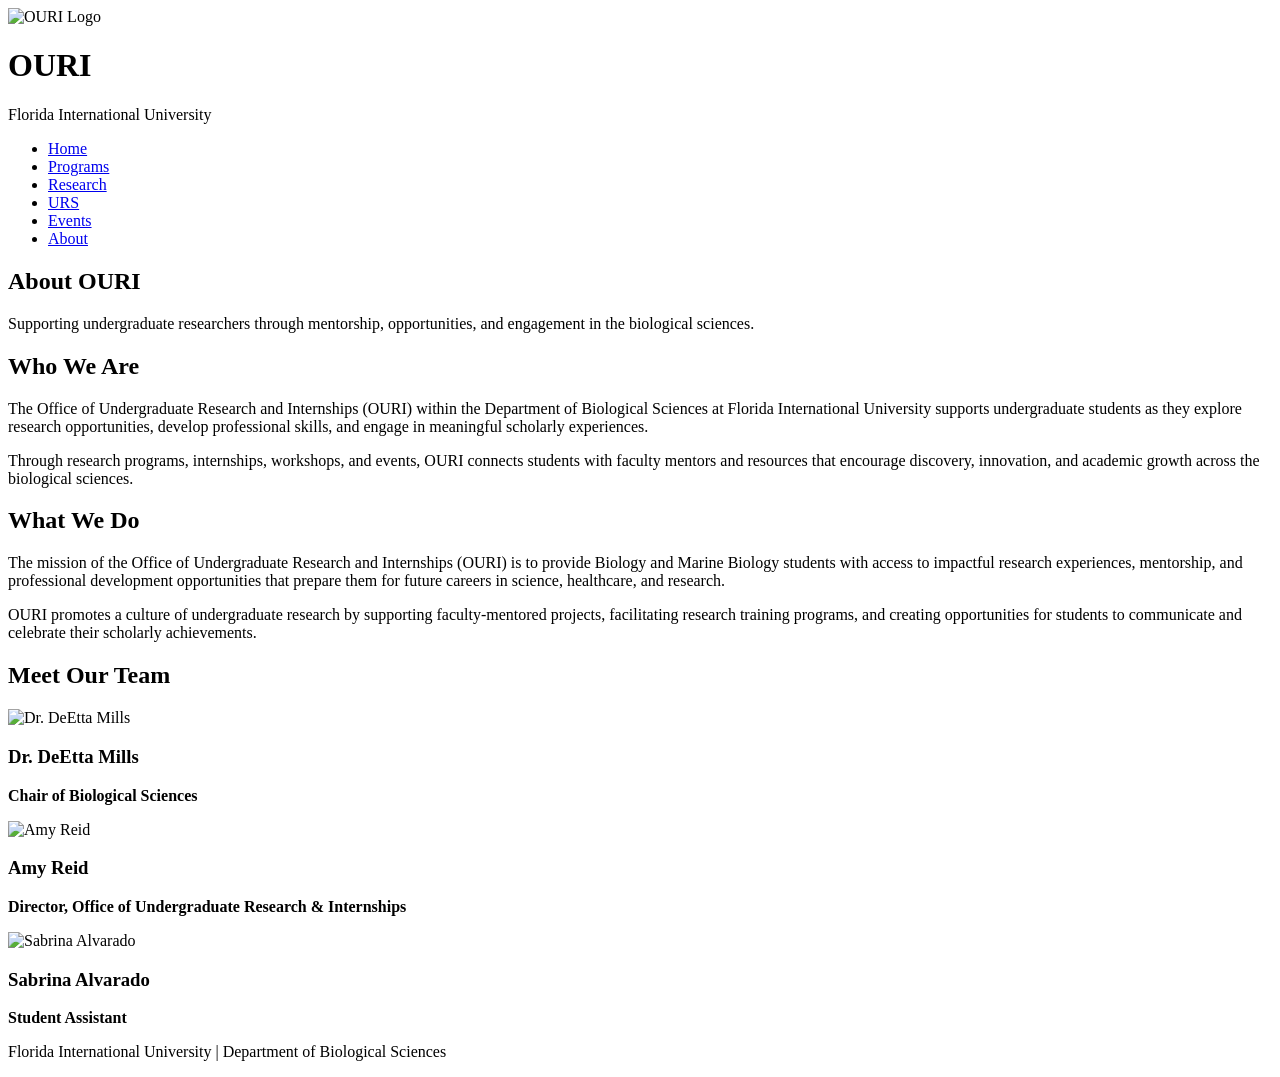
==== about.html @ b422a708 "Add files via upload" ====
<!DOCTYPE html>
<html lang="en">
<head>
    <meta charset="UTF-8">
    <title>About | OURI</title>

    <link rel="stylesheet" href="css/style.css">
    <link href="https://fonts.googleapis.com/css2?family=Montserrat:wght@400;600;700&family=Open+Sans:wght@400;600&display=swap" rel="stylesheet">
</head>

<body>

<header>
    <div class="container header-container">

        <div class="logo-section">
            <img src="images/OURI Logo.png" alt="OURI Logo">
            <div>
                <h1>OURI</h1>
                <p>Florida International University</p>
            </div>
        </div>

        <nav>
            <ul>
                <li><a href="index.html">Home</a></li>
                <li><a href="programs.html">Programs</a></li>
                <li><a href="research.html">Research</a></li>
                <li><a href="urs.html">URS</a></li>
                <li><a href="events.html">Events</a></li>
                <li><a href="about.html" class="active">About</a></li>
            </ul>
        </nav>

    </div>
</header>

<section class="events-hero">
    <div class="container">
        <h1>About OURI</h1>
        <p>
            Supporting undergraduate researchers through mentorship,
            opportunities, and engagement in the biological sciences.
        </p>
    </div>
</section>

<section class="about-section">
    <div class="container">

        <h2>Who We Are</h2>

        <p>
            The Office of Undergraduate Research and Internships (OURI) within the
            Department of Biological Sciences at Florida International University
            supports undergraduate students as they explore research opportunities,
            develop professional skills, and engage in meaningful scholarly
            experiences.
        </p>

        <p>
            Through research programs, internships, workshops, and events, OURI
            connects students with faculty mentors and resources that encourage
            discovery, innovation, and academic growth across the biological sciences.
        </p>

    </div>
</section>

<section class="about-section">
    <div class="container">

        <h2>What We Do</h2>

        <div class="mission-box">

            <p>
                The mission of the Office of Undergraduate Research and Internships
                (OURI) is to provide Biology and Marine Biology students with access
                to impactful research experiences, mentorship, and professional
                development opportunities that prepare them for future careers in
                science, healthcare, and research.
            </p>

            <p>
                OURI promotes a culture of undergraduate research by supporting
                faculty-mentored projects, facilitating research training programs,
                and creating opportunities for students to communicate and celebrate
                their scholarly achievements.
            </p>

        </div>

    </div>
</section>

<section class="about-section">
    <div class="container">

        <h2>Meet Our Team</h2>

        <div class="staff-grid">


            <div class="staff-card">
                <img src="images/mills.png" alt="Dr. DeEtta Mills">

                <h3>Dr. DeEtta Mills</h3>

                <p><strong>Chair of Biological Sciences</strong></p>

                <!--<p>
                    Dr. DeEtta Mills provides leadership and support for advancing
                    undergraduate research opportunities within the Department of
                    Biological Sciences.
                </p> -->

            </div>

            <div class="staff-card">

                <img src="images/amy-reid.png" alt="Amy Reid">

                <h3>Amy Reid</h3>

                <p><strong>Director, Office of Undergraduate Research & Internships</strong></p>

                <!--<p>
                    Amy Reid oversees OURI programs and initiatives, supporting
                    students through research experiences, professional development,
                    and engagement opportunities.
                </p>-->

            </div>

            <div class="staff-card">

                <img src="images/alvarado.png" alt="Sabrina Alvarado">

                <h3>Sabrina Alvarado</h3>

                <p><strong>Student Assistant</strong></p>

                <!--<p>
                    Sabrina supports OURI operations, event coordination,
                    communications, and student engagement initiatives.
                </p>-->

            </div>


        </div>

    </div>
</section>

<footer>
    <div class="container">
        <p>Florida International University | Department of Biological Sciences</p>
    </div>
</footer>


</body>
</html>
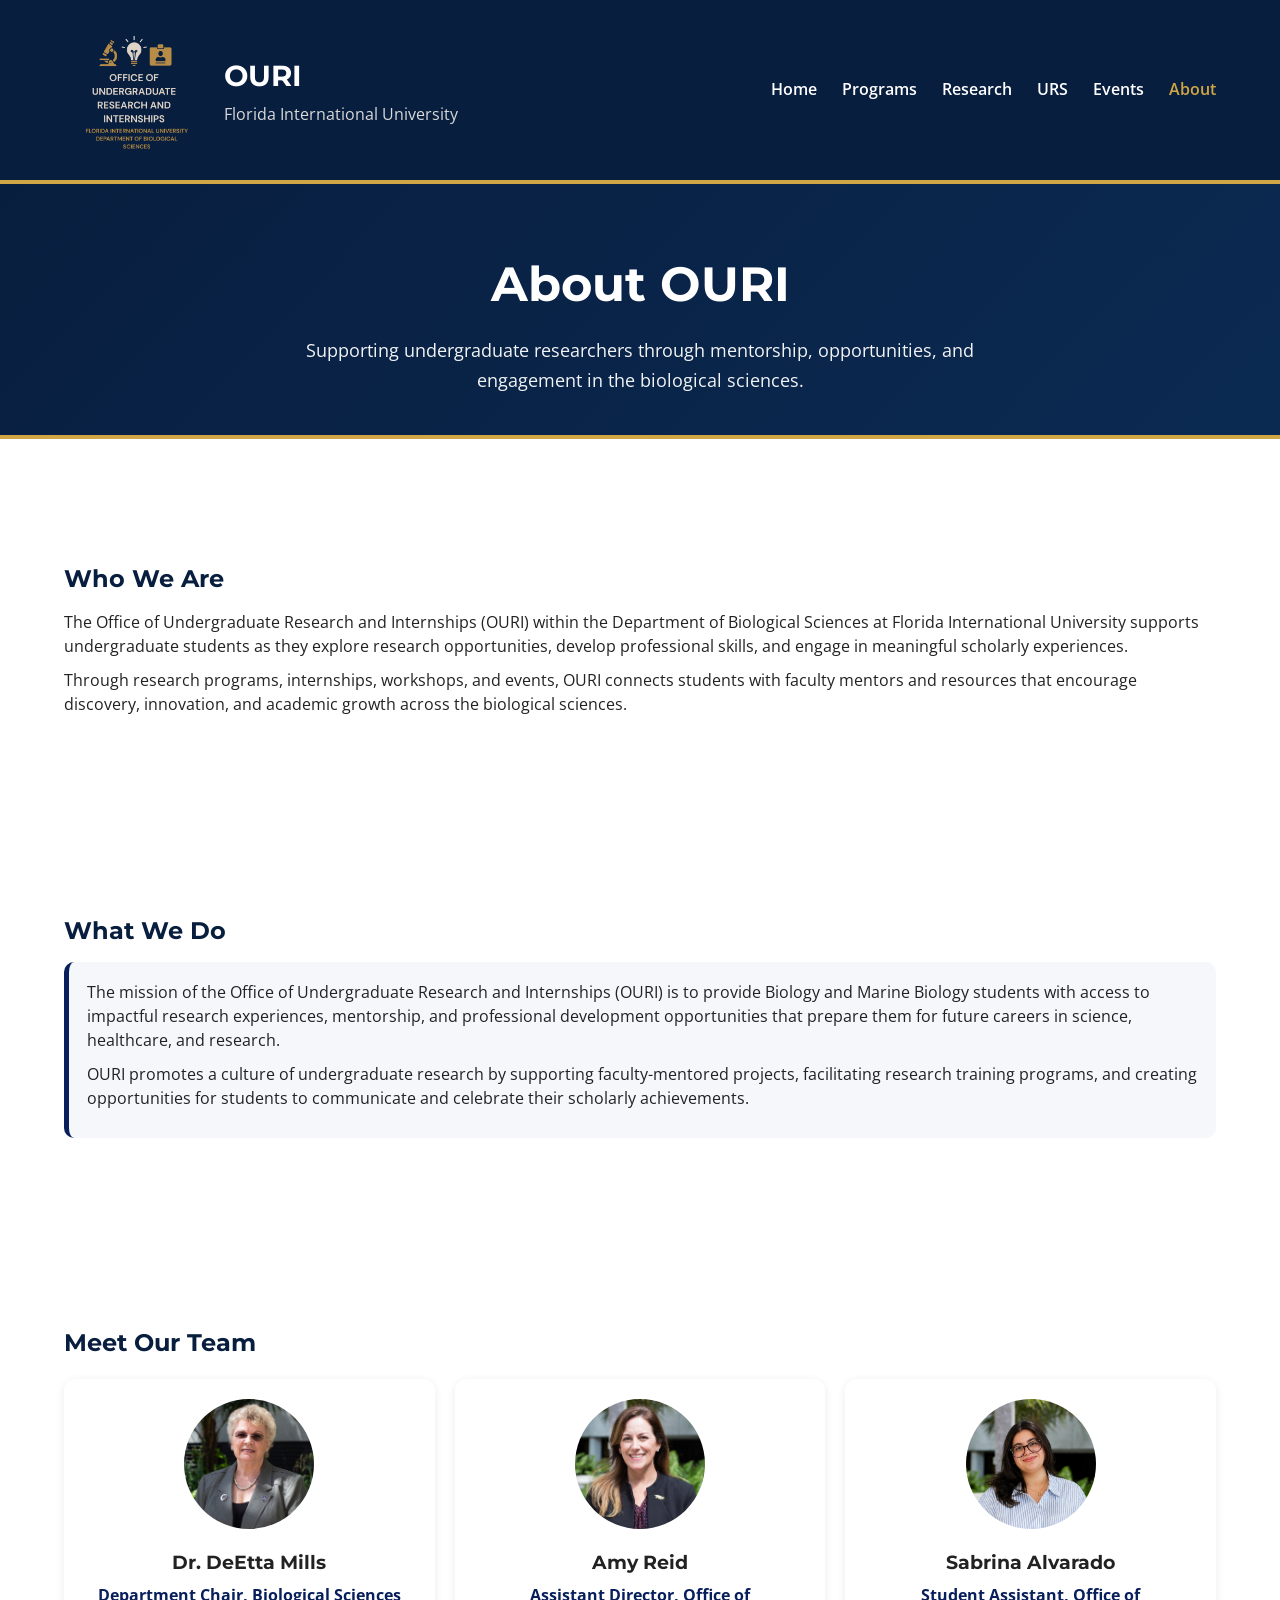
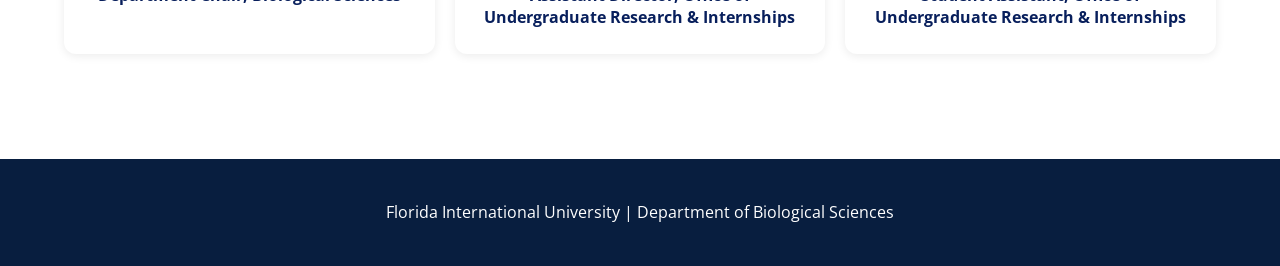
==== commit fcb091f0: "Update about.html" ====
--- a/about.html
+++ b/about.html
@@ -107,7 +107,7 @@
 
                 <h3>Dr. DeEtta Mills</h3>
 
-                <p><strong>Chair of Biological Sciences</strong></p>
+                <p><strong>Department Chair, Biological Sciences</strong></p>
 
                 <!--<p>
                     Dr. DeEtta Mills provides leadership and support for advancing
@@ -123,7 +123,7 @@
 
                 <h3>Amy Reid</h3>
 
-                <p><strong>Director, Office of Undergraduate Research & Internships</strong></p>
+                <p><strong>Assistant Director, Office of Undergraduate Research & Internships</strong></p>
 
                 <!--<p>
                     Amy Reid oversees OURI programs and initiatives, supporting
@@ -139,7 +139,7 @@
 
                 <h3>Sabrina Alvarado</h3>
 
-                <p><strong>Student Assistant</strong></p>
+                <p><strong>Student Assistant, Office of Undergraduate Research & Internships</strong></p>
 
                 <!--<p>
                     Sabrina supports OURI operations, event coordination,
@@ -162,4 +162,4 @@
 
 
 </body>
-</html>+</html>
--- a/css/style.css
+++ b/css/style.css
@@ -0,0 +1,942 @@
+:root{
+    --fiu-blue:#081E3F;
+    --fiu-gold:#D1A644;
+    --light:#F7F8FA;
+    --text:#222;
+}
+
+*{
+    margin:0;
+    padding:0;
+    box-sizing:border-box;
+}
+
+body{
+    font-family:'Open Sans',sans-serif;
+    color:var(--text);
+    line-height:1.7;
+
+    margin: 0;
+    padding: 0;
+}
+
+.container{
+    width:90%;
+    max-width:1200px;
+    margin:auto;
+}
+
+header{
+    background:#081E3F;
+    border-bottom:4px solid #D1A644;
+    position:sticky;
+    top:0;
+    z-index:100;
+}
+
+.header-container{
+    display:flex;
+    justify-content:space-between;
+    align-items:center;
+    padding:20px 0;
+}
+
+.logo-section{
+    display:flex;
+    align-items:center;
+    gap:20px;
+}
+
+.logo-section img{
+    width:140px;
+    max-width: 25vw;
+    height: auto;
+}
+
+.logo-section h1{
+    font-family:'Montserrat',sans-serif;
+    color:white;
+    font-size:1.8rem;
+}
+
+.logo-section p{
+    color:#d9d9d9;
+}
+
+nav ul{
+    list-style:none;
+    display:flex;
+    gap:25px;
+}
+
+nav a{
+    text-decoration:none;
+    color:white;
+    text-decoration:none;
+    font-weight:600;
+}
+
+nav a:hover{
+    color:#D1A644;
+}
+
+nav a.active{
+    color: var(--fiu-gold);
+}
+
+.hero{
+    position:relative;
+    height:75vh;
+    overflow:hidden;
+}
+
+.slides{
+    position:absolute;
+
+    top: 0;
+    left: 0;
+
+    width:100%;
+    height:100%;
+}
+
+.slide{
+    position:absolute;
+
+    top: 0;
+    left: 0;
+
+    width:100%;
+    height:100%;
+
+    opacity:0;
+    transition:opacity 1s ease-in-out;
+
+    background-size:cover;
+    background-position:center;
+    background-repeat: no-repeat;
+}
+
+.slide.active{
+    opacity:1;
+}
+
+.slide:nth-child(1){
+    background-image:url('../images/hero1.jpg')
+}
+
+.slide:nth-child(2){
+    background-image:url('../images/hero2.jpg')
+}
+
+.slide:nth-child(3){
+    background-image:url('../images/hero3.JPG')
+}
+
+.slide:nth-child(4){
+    background-image:url('../images/hero4.JPG')
+}
+
+.slide:nth-child(5){
+    background-image:url('../images/hero5.jpg')
+}
+
+.hero-overlay{
+    position:relative;
+    z-index:2;
+
+    width:100%;
+    height:100%;
+
+    display:flex;
+    justify-content:flex-start;
+    align-items:flex-end;
+
+    padding: 70px 60px;
+}
+
+.hero-content{
+    text-align: left;
+    max-width: 520px;
+
+    color: white;
+
+    padding: 18px 22px;
+    border-radius: 6px;
+}
+
+.hero-content h2{
+    font-size:2.2rem;
+    font-family:'Montserrat',sans-serif;
+    margin-bottom:12px;
+    line-height: 1.2;
+}
+
+.hero-content p{
+    font-size:1rem;
+    margin-bottom:20px;
+    line-height: 1.5;
+    opacity: 0.95;
+}
+
+.hero-buttons{
+    display:flex;
+    justify-content:flex-start;
+    gap:12px;
+}
+
+.btn-primary,
+.btn-secondary{
+    background: transparent;
+    color: #081E3F;
+    border: 2px solid #081E3F;
+
+    font-weight: 700;
+    text-decoration: none;
+    padding: 14px 28px;
+    border-radius: 6px;
+    display: inline-block;
+
+    transition: all 0.2s ease;
+    font-family: 'Open Sans', sans-serif;
+}
+
+.btn-primary:hover,
+.btn-secondary:hover{
+    background: #081E3F;
+    color: white;
+    transform: translateY(-2px);
+    box-shadow: 0 6px 15px rgba(0,0,0,0.15);
+}
+
+
+section{
+    padding:80px 0;
+}
+
+.intro{
+    padding: 100px 0 80px;
+    background: white;
+    text-align: center;
+}
+
+.intro h2{
+    font-family: 'Montserrat', sans-serif;
+    font-size: 2.4rem;
+    color: #081E3F;
+    margin-bottom: 20px;
+}
+
+.intro p{
+    max-width: 800px;
+    margin: 0 auto 40px;
+    font-size: 1.1rem;
+    line-height:1.6;
+    color: var(--text);
+}
+
+.intro-buttons{
+    display: flex;
+    justify-content: center;
+    gap: 16px;
+    margin-top: 10px;
+}
+
+.mission{
+    background:white;
+    text-align: center;
+    padding-top: 40px;
+    padding-bottom: 80px;
+}
+
+.mission h2{
+    color:var(--fiu-blue);
+    margin-bottom:20px;
+    font-family:'Montserrat',sans-serif;
+}
+
+.mission p{
+    max-width: 800px;
+    margin: 0 auto 20px;
+    font-size: 1.1rem;
+    line-height: 1.6;
+    color: var(--text);
+}
+
+.features{
+    background:var(--light);
+}
+
+.features h2{
+    text-align:center;
+    margin-bottom:50px;
+    color:var(--fiu-blue);
+    font-family:'Montserrat',sans-serif;
+}
+
+.card-grid{
+    display:grid;
+    grid-template-columns:repeat(3,1fr);
+    gap:30px;
+}
+
+.card{
+    background:white;
+    padding:35px;
+    border-radius:8px;
+    border-top:5px solid #D1A644;
+    box-shadow:0 5px 15px rgba(0,0,0,.1);
+
+    text-align:center;
+}
+
+.card h3{
+    color:var(--fiu-blue);
+    margin-bottom:15px;
+    text-align:center;
+}
+
+.card a{
+    color:var(--fiu-blue);
+    font-weight:700;
+    text-decoration:none;
+}
+
+footer{
+    background:var(--fiu-blue);
+    color:white;
+    text-align:center;
+    padding:40px 0;
+}
+
+.instagram-link{
+    display:inline-block;
+    margin-top:15px;
+
+    color:white;
+    text-decoration:none;
+    font-weight:600;
+
+    transition:all 0.2s ease;
+}
+
+.instagram-link:hover{
+    color:var(--fiu-gold);
+}
+
+.news-section{
+    padding: 60px 20px;
+    background-color: #f8f9fa;
+}
+
+.section-title{
+    text-align: center;
+    font-size: 2rem;
+    margin-bottom: 30px;
+    font-weight: 700;
+}
+
+.news-grid{
+    display: grid;
+    grid-template-columns: repeat(2, 1fr);
+    gap: 24px;
+    max-width: 900px;
+    margin: 0 auto;
+}
+
+.news-card{
+    background: #ffffff;
+    padding: 24px;
+    border-radius: 12px;
+    box-shadow: 0 4px 12px rgba(0,0,0,0.08);
+    display: flex;
+    flex-direction: column;
+    justify-content: space-between;
+    min-height: 200px;
+    text-align: center;
+}
+
+.news-card h3 {
+    font-size: 1.25rem;
+    margin-bottom: 10px;
+    font-weight: 600;
+}
+
+.news-card p {
+    flex-grow: 1;
+    font-size: 0.95rem;
+    color: #555;
+    margin-bottom:15px;
+}
+
+.news-button {
+    display: inline-block;
+    margin-top: 15px;
+    padding: 10px 16px;
+    background-color: #081E3F;
+    color:white;
+    border-radius: 6px;
+    text-decoration: none;
+    font-weight: 500;
+    transition: 0.2s ease;
+}
+
+.news-button:hover {
+    background-color: #081E3F;
+}
+
+.programs{
+    padding:100px 0;
+    background:white;
+}
+
+.programs h2{
+    text-align:center;
+    color:var(--fiu-blue);
+    font-family:'Montserrat', sans-serif;
+    font-size:2.5rem;
+    margin-bottom:50px;
+}
+
+.program-list{
+    max-width:1100px;
+    margin: 50px auto 0;
+}
+
+.program-tile{
+    display:flex;
+    justify-content:space-between;
+    align-items:center;
+
+    width:100%;
+
+    padding:40px;
+
+    margin-bottom:30px;
+
+    background:white;
+
+    border-left:6px solid var(--fiu-gold);
+    border-radius:8px;
+
+    box-shadow:0 5px 15px rgba(0,0,0,.08);
+
+    text-decoration:none;
+    color:inherit;
+
+    transition:all .25s ease;
+
+    min-height: 180px;
+}
+
+.program-tile > div{
+    flex:1;
+}
+
+.program-tile:hover{
+    transform:translateY(-4px);
+
+    box-shadow:0 10px 25px rgba(0,0,0,.12);
+
+    border-left-width:10px;
+}
+
+.program-tile h3{
+    color:var(--fiu-blue);
+    font-family:'Montserrat',sans-serif;
+    margin-bottom:12px;
+    font-size:1.8rem;
+}
+
+.program-tile p{
+    color:#555;
+    line-height:1.7;
+    font-size:1rem;
+    margin:0;
+    max-width:800px;
+}
+
+.program-arrow{
+    font-size:2rem;
+    color:var(--fiu-blue);
+    font-weight:bold;
+    margin-left:40px;
+
+    flex-shrink:0;
+}
+
+.research-hero{
+    background: var(--fiu-blue);
+    color: white;
+    text-align: center;
+    padding: 100px 0;
+}
+
+.research-hero h1,
+.research-hero p{
+    font-family: 'Montserrat', sans-serif;
+    font-size: 3rem;
+    margin-bottom: 15px;
+    color: white;
+}
+
+.research-hero p{
+    max-width: 800px;
+    margin: auto;
+    font-size: 1.1rem;
+}
+
+.research-section{
+    padding: 80px 0;
+    background: #f8f9fb;
+}
+
+.research-block{
+    background: white;
+    padding: 40px;
+    margin-bottom: 40px;
+
+    border-left: 6px solid var(--fiu-gold);
+    border-radius: 8px;
+
+    box-shadow: 0 5px 15px rgba(0,0,0,.08);
+}
+
+.research-block h2{
+    color: var(--fiu-blue);
+    font-family: 'Montserrat', sans-serif;
+    margin-bottom: 20px;
+}
+
+.research-block h3{
+    color: var(--fiu-blue);
+    margin-bottom: 15px;
+}
+
+.research-block p{
+    margin-bottom: 15px;
+    line-height: 1.7;
+}
+
+.research-list{
+    margin: 20px 0 20px 25px;
+}
+
+.research-list li{
+    margin-bottom: 10px;
+}
+
+section{
+    margin-bottom: 40px;
+}
+
+h1, h2{
+    color: #081E3F;
+}
+
+.urs-hero{
+    padding: 20px 0;
+}
+
+.urs-hero .container{
+    text-align: center;
+}
+
+.urs-hero-content{
+    text-align: center;
+}
+
+.urs-logo{
+    width: 140px;
+    height: auto;
+    display: block;
+    margin: 0 auto 15px;
+}
+
+.urs-activities ul,
+.urs-workshops ul{
+    padding-left: 20px;
+}
+
+.urs-join{
+    background: #f5f9ff;
+    padding: 60px 0;
+    text-align: center;
+}
+
+.urs-join .container{
+    max-width: 800px;
+    margin: 0 auto;
+
+    background: #f5f9ff;
+    padding: 40px;
+
+    border-radius: 12px;
+    box-shadow: 0 6px 18px rgba(8, 30, 63, 0.12);
+}
+
+.join-btn{
+    display: inline-block;
+    margin-top: 15px;
+    padding: 12px 28px;
+    background: #081E3F;
+    color: #fff;
+    text-decoration: none;
+    border-radius: 8px;
+    font-weight: 600;
+    transition: 0.3s ease;
+}
+
+.join-btn:hover{
+    background: #D1A644;
+    transform: translateY(-2px);
+}
+
+.urs-hero,
+.urs-about,
+.urs-activities,
+.urs-workshops,
+.urs-flagship,
+.urs-join{
+    padding: 35px 0;
+    margin: 0;
+}
+
+.expo-gallery{
+    display: grid;
+    grid-template-columns: repeat(3, 1fr);
+    gap: 25px;
+    margin-top: 30px;
+}
+
+.expo-gallery img{
+    width: 100%;
+    height: 300px;
+    object-fit: cover;
+
+    border-radius: 12px;
+
+    box-shadow: 0 5px 15px rgba(0,0,0,0.12);
+
+    transition: transform 0.3s ease,
+                box-shadow 0.3s ease;
+}
+
+.expo-gallery img:hover{
+    transform: translateY(-5px);
+    box-shadow: 0 10px 25px rgba(0,0,0,0.15);
+}
+
+.urs-eboard {
+    margin: 60px 0;
+    text-align: center;
+    padding-top: 20px;
+}
+
+.eboard-grid {
+    display: grid;
+    grid-template-columns: repeat(3, 1fr);
+    gap: 30px;
+    margin-top: 30px;
+}
+
+.eboard-card {
+    background: #fff;
+    border-radius: 12px;
+    padding: 20px;
+    box-shadow: 0 4px 12px rgba(0,0,0,0.08);
+    transition: transform 0.3s ease;
+}
+
+.eboard-card:hover {
+    transform: translateY(-5px);
+}
+
+.eboard-card img {
+    width: 180px;
+    height: 180px;
+    object-fit: cover;
+    border-radius: 50%;
+    margin-bottom: 15px;
+}
+
+.eboard-card h3 {
+    margin: 10px 0 5px;
+    color: #081e3f;
+}
+
+.eboard-card p {
+    margin: 0;
+    color: #666;
+}
+
+.urs-spc{
+    padding-top: 20px;
+
+    margin-bottom: 60px;
+    text-align: center;
+}
+
+.urs-spc h2{
+    color: #081E3F;
+    margin-bottom: 10px;
+    font-family: 'Montserrat', sans-serif;
+}
+
+.urs-spc p{
+    max-width: 800px;
+    margin: 0 auto 30px;
+    color: #555;
+}
+
+.urs-events{
+    margin: 60px 0;
+    text-align: center;
+}
+
+.urs-events h2{
+    color: #081E3F;
+    margin-bottom: 10px;
+    font-family: 'Montserrat', sans-serif;
+}
+
+.urs-events p{
+    max-width: 800px;
+    margin: 0 auto 40px;
+    color: #555;
+    line-height: 1.6;
+}
+
+.event-block {
+    padding: 80px 0;
+    border-bottom: 1px solid rgba(8, 30, 63, 0.08);
+    text-align: center;
+}
+
+.event-block .container {
+    max-width: 1200px;
+    text-align: center;
+    margin: 0 auto;
+}
+
+.event-block h2 {
+    font-family: 'Montserrat', sans-serif;
+    color: #081E3F;
+    font-size: 2.5rem;
+
+    text-align: center;
+
+    max-width: 900px;
+    margin: 0 auto 20px;
+}
+
+.event-block p {
+    max-width: 900px;
+    margin: 0 auto 40px;
+
+    color: #555;
+    line-height: 1.8;
+    font-size: 1.1rem;
+
+    text-align: center;
+}
+
+/* HERO */
+.events-hero {
+    background: linear-gradient(135deg, #081E3F 0%, #0b2a52 100%);
+    color: white;
+    text-align: center;
+
+    padding: 60px 20px 40px;
+
+    border-bottom: 4px solid #D1A644;
+}
+
+.events-hero h1 {
+    color: white;
+    font-family: 'Montserrat', sans-serif;
+    font-size: 3rem;
+    margin-bottom: 10px;
+}
+
+.events-hero p {
+    max-width: 750px;
+    margin: 0 auto;
+    font-size: 1.1rem;
+    opacity:0.95;
+}
+
+/* SECTION BACKGROUND */
+.events-section {
+    padding: 60px 0 100px;
+    background: #f8f9fb;
+}
+
+/* IMAGE GRID (MATCHES URS expo-gallery) */
+.event-gallery {
+    display: grid;
+    grid-template-columns: repeat(3, 320px);
+    gap: 25px;
+
+    justify-content: center;
+    max-width: 900px;
+    margin: 30px auto 0;
+}
+
+/* IMAGES */
+.event-gallery img {
+    width: 100%;
+    height: 320px;
+    object-fit: cover;
+
+    border-radius: 14px;
+
+    box-shadow: 0 6px 18px rgba(0,0,0,0.12);
+
+    transition: transform 0.3s ease, box-shadow 0.3s ease;
+
+    border-bottom: 4px solid transparent;
+}
+
+.event-gallery img:hover {
+    transform: translateY(-6px);
+    box-shadow: 0 12px 28px rgba(0,0,0,0.18);
+
+    border-bottom: 4px solid #D1A644;
+}
+
+.about-section {
+    margin-bottom: 25px;
+}
+
+.about-section h2 {
+    margin-bottom: 10px;
+    font-family: 'Montserrat', sans-serif;
+}
+
+.about-section p {
+    margin-bottom: 10px;
+    line-height: 1.5;
+    font-family: 'Open Sans', sans-serif;
+}
+
+
+/* Mission / What We Do Box */
+.mission-box {
+    background: #f5f7fb;
+    padding: 18px;
+    border-left: 5px solid #081F5C;
+    border-radius: 10px;
+}
+
+
+/* Staff Cards */
+.staff-grid {
+    display: grid;
+    grid-template-columns: repeat(auto-fit, minmax(250px, 1fr));
+    gap: 20px;
+    margin-top: 15px;
+}
+
+.staff-card {
+    background: #ffffff;
+    padding: 20px;
+    border-radius: 12px;
+    box-shadow: 0 2px 10px rgba(0,0,0,0.08);
+    text-align: center;
+}
+
+.staff-card img {
+    width: 130px;
+    height: 130px;
+    object-fit: cover;
+    border-radius: 50%;
+    margin-bottom: 10px;
+}
+
+.staff-card h3 {
+    margin-bottom: 5px;
+    font-family: 'Montserrat', sans-serif;
+}
+
+.staff-card p {
+    margin: 5px 0;
+    line-height: 1.4;
+}
+
+
+/* Staff title */
+.staff-card strong {
+    color: #081F5C;
+}
+
+@media(max-width:900px){
+
+    .header-container{
+        flex-direction:column;
+        gap:20px;
+    }
+
+    .card-grid{
+        grid-template-columns:1fr;
+    }
+
+    .hero-content h2{
+        font-size:2.5rem;
+    }
+
+    nav ul{
+        flex-wrap:wrap;
+        justify-content:center;
+    }
+
+    .program-tile{
+        flex-direction:column;
+        align-items:flex-start;
+        gap:20px;
+    }
+
+    .program-arrow{
+        margin-left:0;
+    }
+
+    .research-hero h1{
+        font-size: 2.2rem;
+    }
+
+    .research-block{
+        padding: 25px;
+    }
+
+    .eboard-grid {
+        grid-template-columns: repeat(2, 1fr);
+    }
+
+    .eboard-grid {
+        grid-template-columns: 1fr;
+    }
+
+    .events-grid{
+        grid-template-columns: 1fr;
+    }
+
+    .expo-gallery{
+    grid-template-columns: 1fr;
+    }
+
+    .expo-gallery img{
+    height: 250px;
+    }
+
+    .event-gallery{
+        grid-template-columns: 1fr;
+    }
+
+    .event-gallery img{
+        height: 260px;
+    }
+
+    .event-block h2{
+        font-size: 1.8rem;
+    }
+}
